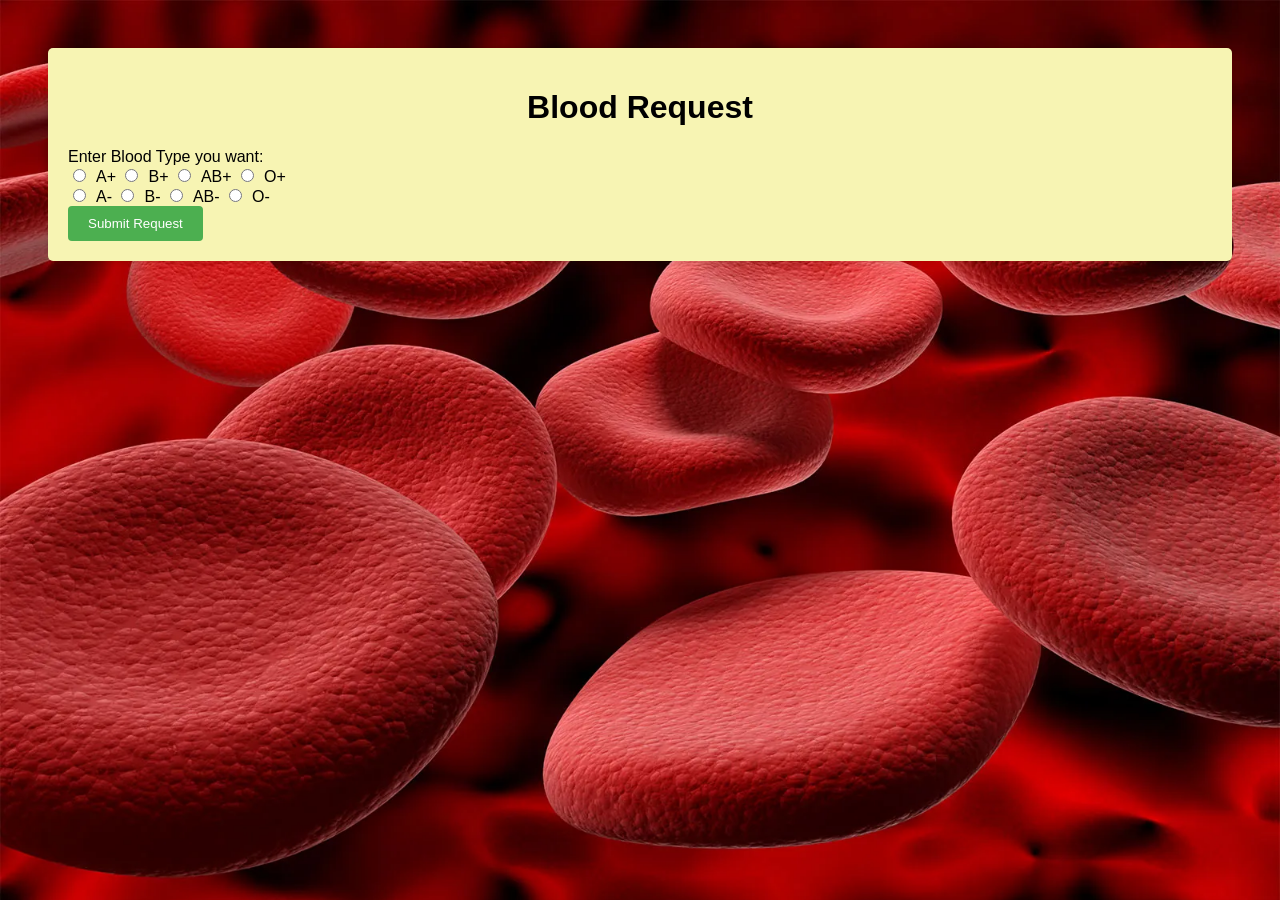
==== src/main/webapp/bloodRequest.html @ 633a55af "Initial commit - Blood Bank Management System" ====
<!DOCTYPE html>
<html lang="en">
<head>
    <meta charset="UTF-8">
    <title>Blood Request</title>
    <link rel="stylesheet" href="styles.css">
</head>
<style>
    body{
        background-image:url("request.jpg");
        background-repeat:no-repeat;
        background-attachment:fixed;
        background-size:100%,100%;
    }
    .container {
    max-width: 1800px;
    margin: 0 auto;
    background-color: #f7f4b3;
    padding: 20px;
    border-radius: 5px;
    box-shadow: 0 2px 5px rgba(0, 0, 0, 0.1);
}

   
</style>
<body>
    <div class="container">
        <h1>Blood Request</h1>
        <form name="login" action="request.jsp" method="POST" onsubmit="return validateForm()">
            

        Enter Blood Type you want:<br>
        <input type="radio" name="blood" value="A+" />A+
        <input type="radio" name="blood" value="B+" />B+
        <input type="radio" name="blood" value="AB+" />AB+
        <input type="radio" name="blood" value="O+" />O+<br>
        <input type="radio" name="blood" value="A-" />A-
        <input type="radio" name="blood" value="B-" />B-
        <input type="radio" name="blood" value="AB-" />AB-
        <input type="radio" name="blood" value="O-" />O-<br>
            
            <input type="submit" value="Submit Request">
        </form>
    </div>

    <script src="js/script.js"></script>
</body>
</html>
---- src/main/webapp/styles.css ----
body {
    font-family: Arial, sans-serif;
    background-color: #f4f4f4;
    padding: 40px;
}
h1{ text-align: center;}

.container {
    max-width: 1800px;
    margin: 0 auto;
    background-color: #fff;
    padding: 20px;
    border-radius: 5px;
    box-shadow: 0 2px 5px rgba(0, 0, 0, 0.1);
}

form {
    margin-top: 20px;
}

label {
    display: block;
    margin-bottom: 5px;
}

input[type="text"],
input[type="email"],
input[type="password"],
input[type="number"],
select {
    width: 100%;
    padding: 10px;
    margin-bottom: 15px;
    box-sizing: border-box;
    border: 1px solid #ccc;
    border-radius: 4px;
}

input[type="radio"] {
    margin-right: 10px;
}

input[type="submit"] {
    padding: 10px 20px;
    background-color: #4caf50;
    color: #fff;
    border: none;
    border-radius: 4px;
    cursor: pointer;
}

input[type="submit"]:hover {
    background-color: #45a049;
}
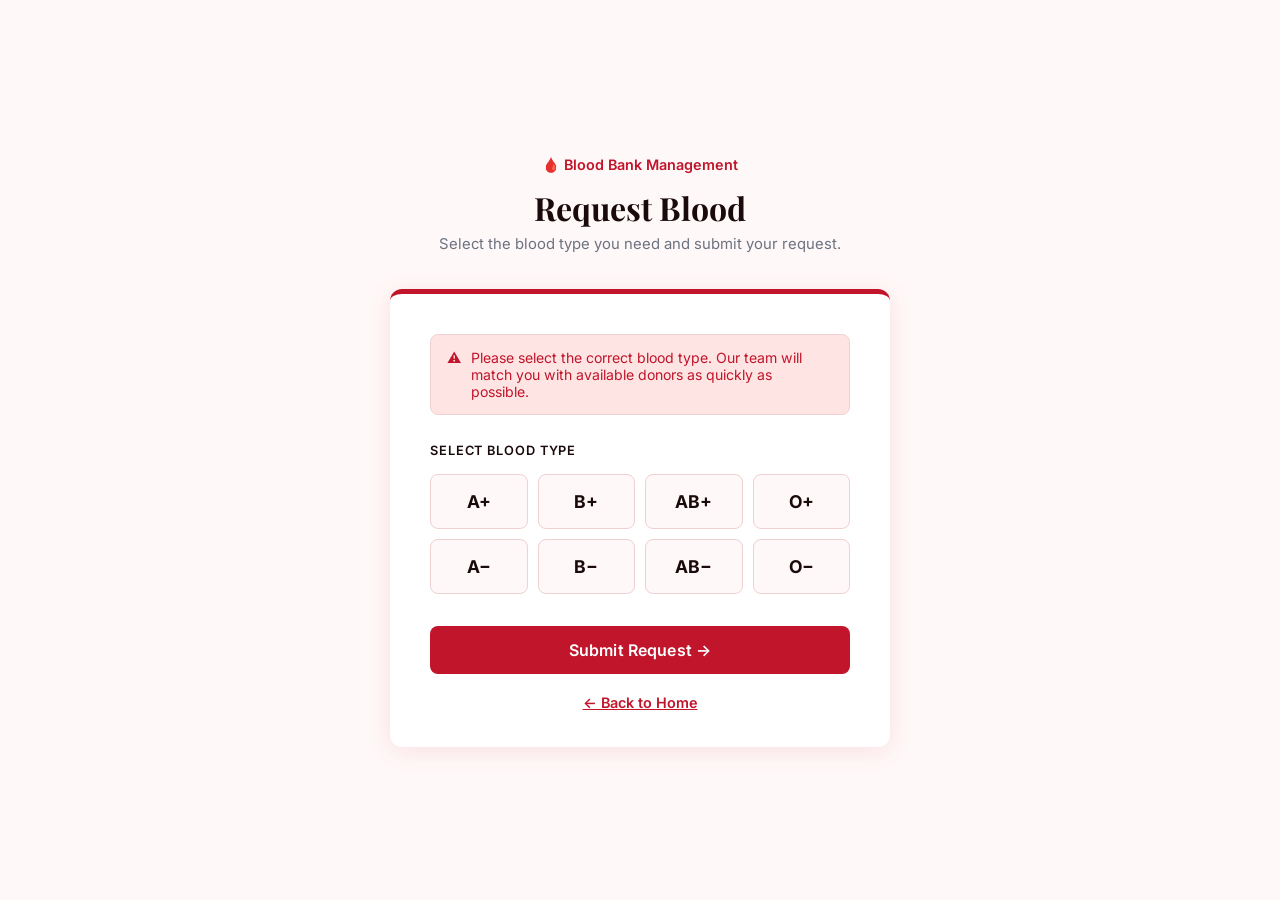
==== commit 54c7f42a: "Update bloodRequest.html" ====
--- a/src/main/webapp/bloodRequest.html
+++ b/src/main/webapp/bloodRequest.html
@@ -1,48 +1,192 @@
 <!DOCTYPE html>
 <html lang="en">
 <head>
-    <meta charset="UTF-8">
-    <title>Blood Request</title>
-    <link rel="stylesheet" href="styles.css">
+  <meta charset="UTF-8">
+  <meta name="viewport" content="width=device-width, initial-scale=1.0">
+  <title>Blood Request — Blood Bank</title>
+  <link href="https://fonts.googleapis.com/css2?family=Playfair+Display:wght@600;700&family=Inter:wght@400;500;600&display=swap" rel="stylesheet">
+  <style>
+    *, *::before, *::after { box-sizing: border-box; margin: 0; padding: 0; }
+    :root {
+      --crimson:   #C0152A;
+      --crimson-dk:#8B0E1E;
+      --crimson-lt:#FFE4E4;
+      --bg:        #FFF8F8;
+      --surface:   #FFFFFF;
+      --text:      #1A0A0B;
+      --muted:     #6B7280;
+      --border:    #F0D0D0;
+    }
+    body {
+      font-family: 'Inter', Arial, sans-serif;
+      background: var(--bg);
+      color: var(--text);
+      min-height: 100vh;
+      display: flex;
+      flex-direction: column;
+      align-items: center;
+      justify-content: center;
+      padding: 48px 16px;
+    }
+
+    .page-header { text-align: center; margin-bottom: 36px; }
+    .page-header .brand {
+      display: inline-flex;
+      align-items: center;
+      gap: 8px;
+      color: var(--crimson);
+      font-size: .9rem;
+      font-weight: 600;
+      margin-bottom: 12px;
+    }
+    .page-header h1 {
+      font-family: 'Playfair Display', serif;
+      font-size: 2rem;
+      margin-bottom: 6px;
+    }
+    .page-header p { color: var(--muted); font-size: .93rem; }
+
+    .request-card {
+      width: 100%;
+      max-width: 500px;
+      background: var(--surface);
+      border-radius: 12px;
+      box-shadow: 0 4px 24px rgba(192,21,42,.10);
+      border-top: 5px solid var(--crimson);
+      padding: 40px 40px 36px;
+    }
+
+    .field-label {
+      display: block;
+      font-size: .8rem;
+      font-weight: 600;
+      letter-spacing: .07em;
+      text-transform: uppercase;
+      color: var(--text);
+      margin-bottom: 16px;
+    }
+
+    /* Blood type grid - identical layout to register */
+    .blood-grid {
+      display: grid;
+      grid-template-columns: repeat(4, 1fr);
+      gap: 10px;
+      margin-bottom: 32px;
+    }
+    .blood-option { display: none; }
+    .blood-label {
+      display: flex;
+      align-items: center;
+      justify-content: center;
+      padding: 16px 8px;
+      border: 1.5px solid var(--border);
+      border-radius: 8px;
+      cursor: pointer;
+      font-size: 1.1rem;
+      font-weight: 700;
+      transition: all .15s;
+      background: var(--bg);
+    }
+    .blood-option:checked + .blood-label {
+      border-color: var(--crimson);
+      background: var(--crimson);
+      color: #fff;
+      box-shadow: 0 4px 12px rgba(192,21,42,.30);
+    }
+    .blood-label:hover {
+      border-color: var(--crimson);
+      background: var(--crimson-lt);
+    }
+
+    .urgency-banner {
+      background: var(--crimson-lt);
+      border: 1px solid var(--border);
+      border-radius: 8px;
+      padding: 14px 16px;
+      margin-bottom: 28px;
+      font-size: .88rem;
+      color: var(--crimson);
+      display: flex;
+      gap: 10px;
+      align-items: flex-start;
+    }
+
+    input[type="submit"] {
+      width: 100%;
+      padding: 14px;
+      background: var(--crimson);
+      color: #fff;
+      border: none;
+      border-radius: 8px;
+      font-family: 'Inter', sans-serif;
+      font-size: 1rem;
+      font-weight: 600;
+      cursor: pointer;
+      transition: background .18s, transform .12s;
+      letter-spacing: .01em;
+    }
+    input[type="submit"]:hover {
+      background: var(--crimson-dk);
+      transform: translateY(-1px);
+    }
+
+    .back-link {
+      text-align: center;
+      margin-top: 20px;
+      color: var(--muted);
+      font-size: .9rem;
+    }
+    .back-link a { color: var(--crimson); font-weight: 600; }
+
+    @media (max-width: 480px) {
+      .request-card { padding: 28px 20px; }
+    }
+  </style>
 </head>
-<style>
-    body{
-        background-image:url("request.jpg");
-        background-repeat:no-repeat;
-        background-attachment:fixed;
-        background-size:100%,100%;
-    }
-    .container {
-    max-width: 1800px;
-    margin: 0 auto;
-    background-color: #f7f4b3;
-    padding: 20px;
-    border-radius: 5px;
-    box-shadow: 0 2px 5px rgba(0, 0, 0, 0.1);
-}
+<body>
 
-   
-</style>
-<body>
-    <div class="container">
-        <h1>Blood Request</h1>
-        <form name="login" action="request.jsp" method="POST" onsubmit="return validateForm()">
-            
+  <div class="page-header">
+    <div class="brand">🩸 Blood Bank Management</div>
+    <h1>Request Blood</h1>
+    <p>Select the blood type you need and submit your request.</p>
+  </div>
 
-        Enter Blood Type you want:<br>
-        <input type="radio" name="blood" value="A+" />A+
-        <input type="radio" name="blood" value="B+" />B+
-        <input type="radio" name="blood" value="AB+" />AB+
-        <input type="radio" name="blood" value="O+" />O+<br>
-        <input type="radio" name="blood" value="A-" />A-
-        <input type="radio" name="blood" value="B-" />B-
-        <input type="radio" name="blood" value="AB-" />AB-
-        <input type="radio" name="blood" value="O-" />O-<br>
-            
-            <input type="submit" value="Submit Request">
-        </form>
+  <div class="request-card">
+    <div class="urgency-banner">
+      ⚠️ <span>Please select the correct blood type. Our team will match you with available donors as quickly as possible.</span>
     </div>
 
-    <script src="js/script.js"></script>
+    <!-- Action and input names preserved exactly from original -->
+    <form name="login" action="request.jsp" method="POST" onsubmit="return validateForm()">
+      <span class="field-label">Select Blood Type</span>
+      <div class="blood-grid">
+        <span><input class="blood-option" type="radio" name="blood" value="A+" id="r-ap"><label class="blood-label" for="r-ap">A+</label></span>
+        <span><input class="blood-option" type="radio" name="blood" value="B+" id="r-bp"><label class="blood-label" for="r-bp">B+</label></span>
+        <span><input class="blood-option" type="radio" name="blood" value="AB+" id="r-abp"><label class="blood-label" for="r-abp">AB+</label></span>
+        <span><input class="blood-option" type="radio" name="blood" value="O+" id="r-op"><label class="blood-label" for="r-op">O+</label></span>
+        <span><input class="blood-option" type="radio" name="blood" value="A-" id="r-am"><label class="blood-label" for="r-am">A−</label></span>
+        <span><input class="blood-option" type="radio" name="blood" value="B-" id="r-bm"><label class="blood-label" for="r-bm">B−</label></span>
+        <span><input class="blood-option" type="radio" name="blood" value="AB-" id="r-abm"><label class="blood-label" for="r-abm">AB−</label></span>
+        <span><input class="blood-option" type="radio" name="blood" value="O-" id="r-om"><label class="blood-label" for="r-om">O−</label></span>
+      </div>
+
+      <input type="submit" value="Submit Request →" />
+    </form>
+
+    <div class="back-link">
+      <a href="index.html">← Back to Home</a>
+    </div>
+  </div>
+
+  <script>
+    function validateForm() {
+      var blood = document.querySelector('input[name="blood"]:checked');
+      if (!blood) {
+        alert('Please select a blood type before submitting.');
+        return false;
+      }
+      return true;
+    }
+  </script>
 </body>
 </html>
